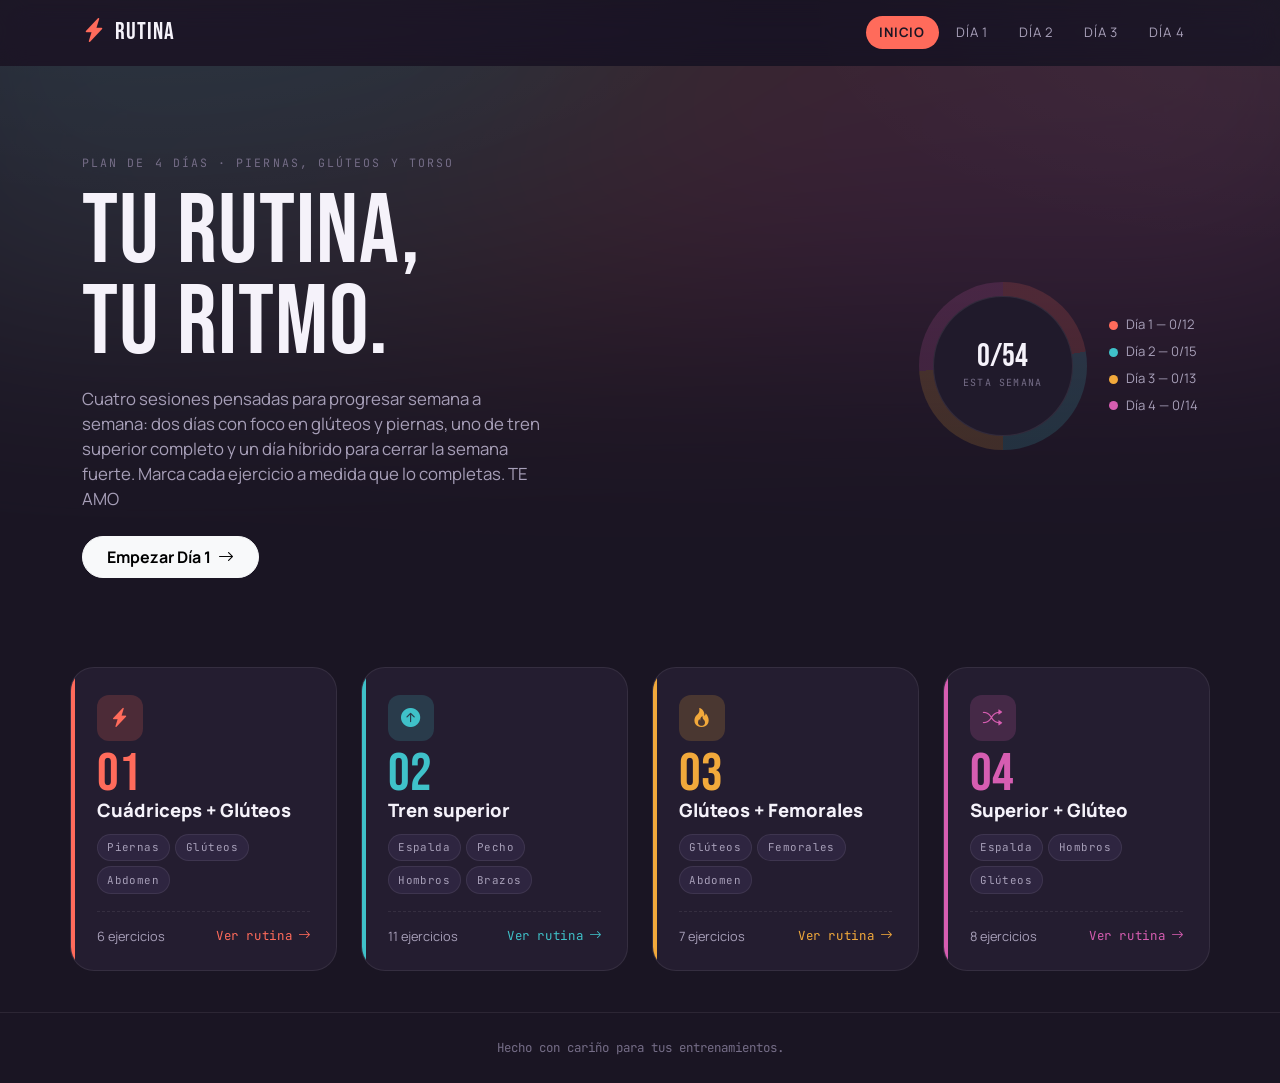
==== index.html @ b3f1dd42 "Pagina lista para publicar" ====
<!DOCTYPE html>
<html lang="es">
<head>
<meta charset="UTF-8">
<meta name="viewport" content="width=device-width, initial-scale=1.0">
<title>RUTINALIZ</title>
<meta name="description" content="Plan de entrenamiento de 4 días: cuádriceps, glúteos, tren superior y femorales.">

<link rel="preconnect" href="https://fonts.googleapis.com">
<link href="https://fonts.googleapis.com/css2?family=Bebas+Neue&family=JetBrains+Mono:wght@400;600&family=Manrope:wght@400;500;700;800&display=swap" rel="stylesheet">
<link href="https://cdn.jsdelivr.net/npm/bootstrap@5.3.3/dist/css/bootstrap.min.css" rel="stylesheet">
<link rel="stylesheet" href="https://cdn.jsdelivr.net/npm/bootstrap-icons@1.11.3/font/bootstrap-icons.css">
<link rel="stylesheet" href="css/style.css">
</head>
<body>

<nav class="navbar navbar-rutina navbar-expand-md">
  <div class="container">
    <a class="brand" href="index.html"><i class="bi bi-lightning-charge-fill"></i>RUTINA</a>
    <button class="navbar-toggler border-0 text-white" type="button" data-bs-toggle="collapse" data-bs-target="#navMenu">
      <i class="bi bi-list fs-2"></i>
    </button>
    <div class="collapse navbar-collapse justify-content-end" id="navMenu">
      <ul class="navbar-nav gap-1">
        <li class="nav-item"><a class="nav-link active" href="index.html">Inicio</a></li>
        <li class="nav-item"><a class="nav-link" href="pages/dia1.html">Día 1</a></li>
        <li class="nav-item"><a class="nav-link" href="pages/dia2.html">Día 2</a></li>
        <li class="nav-item"><a class="nav-link" href="pages/dia3.html">Día 3</a></li>
        <li class="nav-item"><a class="nav-link" href="pages/dia4.html">Día 4</a></li>
      </ul>
    </div>
  </div>
</nav>

<header class="hero">
  <div class="container">
    <div class="row align-items-center g-5">
      <div class="col-lg-7 reveal">
        <p class="eyebrow mb-3">Plan de 4 días · piernas, glúteos y torso</p>
        <h1 class="display">Tu rutina,<br>tu ritmo.</h1>
        <p class="lead-copy mt-3">
          Cuatro sesiones pensadas para progresar semana a semana: dos días con foco en
          glúteos y piernas, uno de tren superior completo y un día híbrido para cerrar
          la semana fuerte. Marca cada ejercicio a medida que lo completas. TE AMO
        </p>
        <div class="d-flex gap-2 mt-4">
          <a href="pages/dia1.html" class="btn btn-light rounded-pill px-4 py-2 fw-bold">
            Empezar Día 1 <i class="bi bi-arrow-right ms-1"></i>
          </a>
        </div>
      </div>

      <div class="col-lg-5 reveal">
        <div class="weekly-ring-wrap justify-content-lg-end">
          <div class="weekly-ring" id="weekly-ring">
            <div class="ring-center">
              <span class="ring-count" id="ring-count">0/0</span>
              <span class="ring-label">esta semana</span>
            </div>
          </div>
          <div class="ring-legend" id="ring-legend"></div>
        </div>
      </div>
    </div>
  </div>
</header>

<main class="container section-block">
  <div class="row g-4">

    <div class="col-md-6 col-lg-3 reveal">
      <a href="pages/dia1.html" class="text-decoration-none">
        <div class="day-card" style="--card-accent:#ff6b5b">
          <span class="day-icon"><i class="bi bi-lightning-charge-fill"></i></span>
          <p class="day-num">01</p>
          <h3>Cuádriceps + Glúteos</h3>
          <div class="tag-row">
            <span class="tag">Piernas</span><span class="tag">Glúteos</span><span class="tag">Abdomen</span>
          </div>
          <div class="card-foot">
            <span class="text-muted-soft" style="font-size:.8rem">6 ejercicios</span>
            <span class="go">Ver rutina <i class="bi bi-arrow-right"></i></span>
          </div>
        </div>
      </a>
    </div>

    <div class="col-md-6 col-lg-3 reveal">
      <a href="pages/dia2.html" class="text-decoration-none">
        <div class="day-card" style="--card-accent:#3fc1c9">
          <span class="day-icon"><i class="bi bi-arrow-up-circle-fill"></i></span>
          <p class="day-num">02</p>
          <h3>Tren superior</h3>
          <div class="tag-row">
            <span class="tag">Espalda</span><span class="tag">Pecho</span><span class="tag">Hombros</span><span class="tag">Brazos</span>
          </div>
          <div class="card-foot">
            <span class="text-muted-soft" style="font-size:.8rem">11 ejercicios</span>
            <span class="go">Ver rutina <i class="bi bi-arrow-right"></i></span>
          </div>
        </div>
      </a>
    </div>

    <div class="col-md-6 col-lg-3 reveal">
      <a href="pages/dia3.html" class="text-decoration-none">
        <div class="day-card" style="--card-accent:#f2a93b">
          <span class="day-icon"><i class="bi bi-fire"></i></span>
          <p class="day-num">03</p>
          <h3>Glúteos + Femorales</h3>
          <div class="tag-row">
            <span class="tag">Glúteos</span><span class="tag">Femorales</span><span class="tag">Abdomen</span>
          </div>
          <div class="card-foot">
            <span class="text-muted-soft" style="font-size:.8rem">7 ejercicios</span>
            <span class="go">Ver rutina <i class="bi bi-arrow-right"></i></span>
          </div>
        </div>
      </a>
    </div>

    <div class="col-md-6 col-lg-3 reveal">
      <a href="pages/dia4.html" class="text-decoration-none">
        <div class="day-card" style="--card-accent:#d65db1">
          <span class="day-icon"><i class="bi bi-shuffle"></i></span>
          <p class="day-num">04</p>
          <h3>Superior + Glúteo</h3>
          <div class="tag-row">
            <span class="tag">Espalda</span><span class="tag">Hombros</span><span class="tag">Glúteos</span>
          </div>
          <div class="card-foot">
            <span class="text-muted-soft" style="font-size:.8rem">8 ejercicios</span>
            <span class="go">Ver rutina <i class="bi bi-arrow-right"></i></span>
          </div>
        </div>
      </a>
    </div>

  </div>
</main>

<footer class="site-footer">Hecho con cariño para tus entrenamientos.</footer>

<button class="to-top" aria-label="Volver arriba"><i class="bi bi-arrow-up"></i></button>

<script src="https://cdn.jsdelivr.net/npm/bootstrap@5.3.3/dist/js/bootstrap.bundle.min.js"></script>
<script src="js/app.js"></script>
<script>initIndexPage();</script>
</body>
</html>
---- css/style.css ----
/* ==========================================================================
   RUTINAGYM — design tokens
   Paleta: fondo tinta noche (azul-ciruela), un color de acento por día
   (así el color codifica el grupo muscular, no decora porque sí).
   ========================================================================== */
:root{
  --bg: #1a1523;
  --bg-soft: #201a2b;
  --surface: #241d30;
  --surface-2: #2e2540;
  --border: rgba(245, 242, 250, .08);
  --border-strong: rgba(245, 242, 250, .16);
  --text: #f5f2fa;
  --text-muted: #a79fb8;
  --text-faint: #756d87;

  --d1: #ff6b5b; /* día 1 — cuádriceps + glúteos */
  --d2: #3fc1c9; /* día 2 — tren superior */
  --d3: #f2a93b; /* día 3 — glúteos + femorales */
  --d4: #d65db1; /* día 4 — superior + glúteo */

  --accent: var(--d1);

  --radius-sm: 10px;
  --radius: 16px;
  --radius-lg: 24px;

  --shadow: 0 10px 30px -12px rgba(0,0,0,.55);
  --shadow-lg: 0 24px 60px -20px rgba(0,0,0,.65);

  --font-display: 'Bebas Neue', 'Arial Narrow', sans-serif;
  --font-body: 'Manrope', system-ui, -apple-system, sans-serif;
  --font-mono: 'JetBrains Mono', ui-monospace, SFMono-Regular, monospace;
}

/* body carries a day class on routine pages so every component below
   can reference --accent without repeating logic per page */
body.day-1{ --accent: var(--d1); }
body.day-2{ --accent: var(--d2); }
body.day-3{ --accent: var(--d3); }
body.day-4{ --accent: var(--d4); }

*{ box-sizing: border-box; }

html{ scroll-behavior: smooth; }

body{
  background:
    radial-gradient(1100px 520px at 12% -10%, rgba(255,255,255,.05), transparent 60%),
    radial-gradient(900px 460px at 100% 0%, rgba(255,255,255,.035), transparent 55%),
    var(--bg);
  color: var(--text);
  font-family: var(--font-body);
  min-height: 100vh;
  -webkit-font-smoothing: antialiased;
}

a{ color: inherit; text-decoration: none; }

::selection{ background: var(--accent); color: #14101c; }

@media (prefers-reduced-motion: reduce){
  *{ animation-duration: .01ms !important; animation-iteration-count: 1 !important; transition-duration: .01ms !important; scroll-behavior: auto !important; }
}

/* ==========================================================================
   Utilidades tipográficas
   ========================================================================== */
.eyebrow{
  font-family: var(--font-mono);
  font-size: .72rem;
  letter-spacing: .18em;
  text-transform: uppercase;
  color: var(--text-faint);
}

.display{
  font-family: var(--font-display);
  letter-spacing: .01em;
  line-height: .92;
  text-transform: uppercase;
}

.font-mono{ font-family: var(--font-mono); }

.text-muted-soft{ color: var(--text-muted); }

/* ==========================================================================
   Navbar
   ========================================================================== */
.navbar-rutina{
  position: sticky;
  top: 0;
  z-index: 1030;
  background: rgba(26, 21, 35, .55);
  backdrop-filter: blur(14px) saturate(140%);
  -webkit-backdrop-filter: blur(14px) saturate(140%);
  border-bottom: 1px solid transparent;
  transition: background .3s ease, border-color .3s ease, padding .3s ease;
  padding: .9rem 0;
}
.navbar-rutina.is-scrolled{
  background: rgba(20, 16, 28, .82);
  border-bottom-color: var(--border);
  padding: .55rem 0;
}
.navbar-rutina .brand{
  font-family: var(--font-display);
  font-size: 1.5rem;
  letter-spacing: .04em;
  display: inline-flex;
  align-items: center;
  gap: .5rem;
}
.navbar-rutina .brand .bi{ color: var(--accent, var(--d1)); }
.navbar-rutina .nav-link{
  font-size: .82rem;
  letter-spacing: .06em;
  text-transform: uppercase;
  color: var(--text-muted);
  padding: .4rem .85rem !important;
  border-radius: 999px;
  transition: color .2s ease, background .2s ease;
}
.navbar-rutina .nav-link:hover{ color: var(--text); background: rgba(255,255,255,.05); }
.navbar-rutina .nav-link.active{ color: var(--bg); background: var(--accent, var(--d1)); font-weight: 700; }

/* ==========================================================================
   Hero (index)
   ========================================================================== */
.hero{
  padding: 5.5rem 0 3rem;
  position: relative;
  overflow: hidden;
}
.hero::before{
  content: "";
  position: absolute;
  inset: -40% -10% auto -10%;
  height: 480px;
  background: conic-gradient(from 200deg, var(--d1), var(--d2), var(--d3), var(--d4), var(--d1));
  filter: blur(120px);
  opacity: .16;
  pointer-events: none;
}
.hero h1{
  font-size: clamp(3.2rem, 9vw, 6.2rem);
}
.hero .lead-copy{
  max-width: 46ch;
  color: var(--text-muted);
  font-size: 1.05rem;
}

/* ---- weekly ring -------------------------------------------------------- */
.weekly-ring-wrap{
  display: flex;
  align-items: center;
  gap: 1.4rem;
  flex-wrap: wrap;
}
.weekly-ring{
  --ring-size: 168px;
  width: var(--ring-size);
  height: var(--ring-size);
  border-radius: 50%;
  position: relative;
  flex: 0 0 auto;
  background: conic-gradient(var(--surface-2) 0% 100%);
  transition: background 1s ease;
}
.weekly-ring::after{
  content: "";
  position: absolute;
  inset: 14px;
  border-radius: 50%;
  background: var(--bg-soft);
  box-shadow: inset 0 0 0 1px var(--border);
}
.weekly-ring .ring-center{
  position: absolute;
  inset: 14px;
  display: flex;
  flex-direction: column;
  align-items: center;
  justify-content: center;
  z-index: 2;
  text-align: center;
}
.weekly-ring .ring-count{
  font-family: var(--font-display);
  font-size: 2rem;
  line-height: 1;
}
.weekly-ring .ring-label{
  font-family: var(--font-mono);
  font-size: .62rem;
  letter-spacing: .12em;
  text-transform: uppercase;
  color: var(--text-faint);
  margin-top: .2rem;
}
.ring-legend{ display: flex; flex-direction: column; gap: .45rem; }
.ring-legend .legend-item{
  display: flex; align-items: center; gap: .5rem;
  font-size: .82rem; color: var(--text-muted);
}
.ring-legend .dot{ width: 9px; height: 9px; border-radius: 50%; flex: none; }

/* ==========================================================================
   Day cards (index)
   ========================================================================== */
.day-card{
  position: relative;
  background: var(--surface);
  border: 1px solid var(--border);
  border-radius: var(--radius-lg);
  padding: 1.7rem 1.6rem 1.5rem;
  height: 100%;
  overflow: hidden;
  transition: transform .35s cubic-bezier(.2,.8,.2,1), box-shadow .35s ease, border-color .35s ease;
}
.day-card::before{
  content: "";
  position: absolute;
  left: 0; top: 0; bottom: 0;
  width: 4px;
  background: var(--card-accent, var(--d1));
}
.day-card:hover{
  transform: translateY(-6px);
  box-shadow: var(--shadow-lg);
  border-color: var(--border-strong);
}
.day-card .day-icon{
  width: 46px; height: 46px;
  display: inline-flex; align-items: center; justify-content: center;
  border-radius: 12px;
  background: color-mix(in srgb, var(--card-accent, var(--d1)) 18%, transparent);
  color: var(--card-accent, var(--d1));
  font-size: 1.2rem;
}
.day-card .day-num{
  font-family: var(--font-display);
  font-size: 3.4rem;
  line-height: .85;
  color: var(--card-accent, var(--d1));
  margin: .6rem 0 0;
}
.day-card h3{
  font-family: var(--font-body);
  font-weight: 800;
  font-size: 1.15rem;
  margin: .1rem 0 .8rem;
}
.day-card .tag-row{ display: flex; flex-wrap: wrap; gap: .35rem; margin-bottom: 1.1rem; }
.day-card .tag{
  font-family: var(--font-mono);
  font-size: .68rem;
  letter-spacing: .04em;
  padding: .28rem .6rem;
  border-radius: 999px;
  background: var(--surface-2);
  color: var(--text-muted);
  border: 1px solid var(--border);
}
.day-card .card-foot{
  display: flex; align-items: center; justify-content: space-between;
  margin-top: auto;
  padding-top: .9rem;
  border-top: 1px dashed var(--border);
}
.day-card .go{
  font-family: var(--font-mono);
  font-size: .78rem;
  letter-spacing: .05em;
  color: var(--card-accent, var(--d1));
  display: inline-flex; align-items: center; gap: .35rem;
  transition: gap .25s ease;
}
.day-card:hover .go{ gap: .65rem; }
.day-card{ display: flex; flex-direction: column; }

/* ==========================================================================
   Day header (páginas de rutina)
   ========================================================================== */
.day-header{
  padding: 3.2rem 0 2rem;
  border-bottom: 1px solid var(--border);
  position: relative;
}
.day-header .kicker{
  color: var(--accent);
  font-family: var(--font-mono);
  letter-spacing: .16em;
  font-size: .75rem;
  text-transform: uppercase;
}
.day-header h1{ font-size: clamp(2.6rem, 6vw, 4.2rem); }
.day-header .tag-row{ display: flex; flex-wrap: wrap; gap: .4rem; margin-top: .9rem; }
.day-header .tag{
  font-family: var(--font-mono);
  font-size: .72rem;
  padding: .3rem .65rem;
  border-radius: 999px;
  border: 1px solid var(--border-strong);
  color: var(--text-muted);
}

/* progress bar de la sesión */
.session-progress{
  margin-top: 1.6rem;
  max-width: 480px;
}
.session-progress .bar{
  height: 8px;
  border-radius: 999px;
  background: var(--surface-2);
  overflow: hidden;
}
.session-progress .fill{
  height: 100%;
  width: 0%;
  background: var(--accent);
  border-radius: 999px;
  transition: width .5s cubic-bezier(.2,.8,.2,1);
}
.session-progress .meta{
  display: flex; justify-content: space-between;
  font-family: var(--font-mono);
  font-size: .72rem;
  color: var(--text-faint);
  margin-top: .4rem;
}
.reset-btn{
  font-family: var(--font-mono);
  font-size: .74rem;
  color: var(--text-faint);
  border: 1px solid var(--border-strong);
  background: transparent;
  padding: .4rem .8rem;
  border-radius: 999px;
  display: inline-flex; align-items: center; gap: .4rem;
  transition: color .2s ease, border-color .2s ease, background .2s ease;
}
.reset-btn:hover{ color: var(--text); border-color: var(--text-faint); background: rgba(255,255,255,.04); }

/* ==========================================================================
   Secciones de contenido
   ========================================================================== */
.section-block{ padding: 2.6rem 0; }
.section-title{
  display: flex; align-items: center; gap: .6rem;
  font-family: var(--font-display);
  font-size: 1.7rem;
  letter-spacing: .02em;
  margin-bottom: 1.1rem;
}
.section-title .bi{ color: var(--accent); font-size: 1.15rem; }
.section-sub{
  font-family: var(--font-mono);
  font-size: .78rem;
  color: var(--text-faint);
  margin-left: .2rem;
}
.group-label{
  font-family: var(--font-mono);
  font-size: .7rem;
  text-transform: uppercase;
  letter-spacing: .14em;
  color: var(--accent);
  margin: 1.5rem 0 .6rem;
  display: flex; align-items: center; gap: .6rem;
}
.group-label::after{ content:""; flex:1; height:1px; background: var(--border); }

/* ---- calentamiento (checklist simple) ----------------------------------- */
.check-item{
  display: flex; align-items: center; gap: .8rem;
  background: var(--surface);
  border: 1px solid var(--border);
  border-radius: var(--radius-sm);
  padding: .8rem 1rem;
  margin-bottom: .55rem;
  transition: border-color .2s ease, background .2s ease;
}
.check-item.is-done{ background: var(--surface); border-color: var(--border); opacity: .55; }
.check-item.is-done .check-item-text{ text-decoration: line-through; }
.check-item-text{ font-size: .92rem; }

/* ---- botón toggle circular ------------------------------------------------ */
.check-toggle{
  background: none; border: none; padding: 0; line-height: 0;
  color: var(--text-faint);
  font-size: 1.35rem;
  flex: none;
  cursor: pointer;
  transition: color .2s ease, transform .2s ease;
}
.check-toggle:hover{ color: var(--accent); }
.check-toggle.checked{ color: var(--accent); }
.check-toggle:active{ transform: scale(.85); }

/* ---- tarjeta de ejercicio ------------------------------------------------ */
.exercise-card{
  background: var(--surface);
  border: 1px solid var(--border);
  border-radius: var(--radius);
  padding: 1.2rem 1.3rem;
  margin-bottom: .9rem;
  transition: border-color .25s ease, background .25s ease, opacity .25s ease;
}
.exercise-card.is-done{ opacity: .5; }
.exercise-card.is-done .ex-name{ text-decoration: line-through; }
.exercise-card .ex-top{
  display: flex; align-items: flex-start; gap: .9rem;
}
.exercise-card .ex-num{
  font-family: var(--font-mono);
  font-size: .78rem;
  color: var(--accent);
  border: 1px solid var(--border-strong);
  border-radius: 8px;
  width: 30px; height: 30px;
  display: flex; align-items: center; justify-content: center;
  flex: none;
}
.exercise-card .ex-name{
  font-weight: 800;
  font-size: 1.03rem;
  margin: 0;
}
.exercise-card .ex-series{
  font-family: var(--font-mono);
  font-size: .78rem;
  color: var(--accent);
  background: color-mix(in srgb, var(--accent) 14%, transparent);
  padding: .15rem .55rem;
  border-radius: 6px;
  display: inline-block;
  margin-top: .3rem;
}
.exercise-card .ex-note{
  color: var(--text-muted);
  font-size: .88rem;
  margin: .5rem 0 0 2.7rem;
}
.exercise-card .ex-actions{
  display: flex; gap: .5rem; margin: .9rem 0 0 2.7rem; flex-wrap: wrap;
}
.ex-btn{
  font-family: var(--font-mono);
  font-size: .74rem;
  letter-spacing: .02em;
  display: inline-flex; align-items: center; gap: .4rem;
  padding: .42rem .75rem;
  border-radius: 8px;
  border: 1px solid var(--border-strong);
  background: transparent;
  color: var(--text-muted);
  transition: all .2s ease;
}
.ex-btn:hover{ color: var(--bg); background: var(--accent); border-color: var(--accent); }

/* ---- imagen del ejercicio (thumb + placeholder) --------------------------- */
.ex-thumb{
  width: 64px; height: 64px;
  border-radius: 10px;
  overflow: hidden;
  flex: none;
  border: 1px solid var(--border);
  background: var(--surface-2);
  display: flex; align-items: center; justify-content: center;
  color: var(--text-faint);
  font-size: 1.2rem;
}
.ex-thumb img{ width: 100%; height: 100%; object-fit: cover; display: block; }

.image-slot{
  border: 1px dashed var(--border-strong);
  border-radius: var(--radius-sm);
  background: var(--surface-2);
  aspect-ratio: 4/3;
  display: flex; flex-direction: column; align-items: center; justify-content: center;
  gap: .4rem; color: var(--text-faint);
  overflow: hidden;
}
.image-slot img{ width: 100%; height: 100%; object-fit: cover; }
.image-slot .bi{ font-size: 1.6rem; }
.image-slot span{ font-family: var(--font-mono); font-size: .68rem; text-align: center; padding: 0 .6rem; }

/* ---- cardio / nota final -------------------------------------------------- */
.cardio-box{
  display: flex; align-items: center; justify-content: space-between; gap: 1rem; flex-wrap: wrap;
  background: linear-gradient(120deg, color-mix(in srgb, var(--accent) 16%, var(--surface)), var(--surface));
  border: 1px solid var(--border);
  border-radius: var(--radius);
  padding: 1.1rem 1.3rem;
}
.cardio-box .label{ font-family: var(--font-mono); font-size: .72rem; letter-spacing: .1em; text-transform: uppercase; color: var(--text-faint); }
.cardio-box .value{ font-family: var(--font-display); font-size: 1.6rem; color: var(--accent); }

.note-card{
  border-left: 3px solid var(--accent);
  background: var(--surface);
  border-radius: 0 var(--radius-sm) var(--radius-sm) 0;
  padding: .85rem 1.1rem;
  font-size: .9rem;
  color: var(--text-muted);
  margin-bottom: 1.4rem;
}

/* ==========================================================================
   Footer / navegación entre días
   ========================================================================== */
.day-nav{
  padding: 2.6rem 0 4rem;
  display: flex; justify-content: space-between; align-items: center; gap: 1rem; flex-wrap: wrap;
}
.day-nav a{
  display: inline-flex; align-items: center; gap: .6rem;
  font-family: var(--font-mono);
  font-size: .82rem;
  letter-spacing: .04em;
  color: var(--text-muted);
  border: 1px solid var(--border-strong);
  border-radius: 999px;
  padding: .6rem 1.1rem;
  transition: all .2s ease;
}
.day-nav a:hover{ color: var(--bg); background: var(--accent); border-color: var(--accent); }

.site-footer{
  border-top: 1px solid var(--border);
  padding: 1.6rem 0;
  text-align: center;
  color: var(--text-faint);
  font-size: .78rem;
  font-family: var(--font-mono);
}

/* ==========================================================================
   Modal de video (tema oscuro)
   ========================================================================== */
.modal-content{
  background: var(--surface);
  border: 1px solid var(--border-strong);
  border-radius: var(--radius);
  color: var(--text);
}
.modal-header{ border-bottom: 1px solid var(--border); }
.modal-header .btn-close{ filter: invert(1) grayscale(1); opacity: .7; }
.ratio-video{ border-radius: var(--radius-sm); overflow: hidden; }

/* ==========================================================================
   Reveal-on-scroll
   ========================================================================== */
.reveal{
  opacity: 0;
  transform: translateY(22px);
  transition: opacity .6s cubic-bezier(.2,.7,.2,1), transform .6s cubic-bezier(.2,.7,.2,1);
}
.reveal.is-visible{ opacity: 1; transform: translateY(0); }

/* botón volver arriba */
.to-top{
  position: fixed;
  right: 1.3rem; bottom: 1.3rem;
  width: 46px; height: 46px;
  border-radius: 50%;
  background: var(--surface-2);
  border: 1px solid var(--border-strong);
  color: var(--text);
  display: flex; align-items: center; justify-content: center;
  opacity: 0; pointer-events: none;
  transform: translateY(10px);
  transition: opacity .25s ease, transform .25s ease, background .2s ease;
  z-index: 1020;
}
.to-top.is-visible{ opacity: 1; pointer-events: auto; transform: translateY(0); }
.to-top:hover{ background: var(--accent); color: var(--bg); }

@media (max-width: 767px){
  .exercise-card .ex-note,
  .exercise-card .ex-actions{ margin-left: 0; }
  .weekly-ring-wrap{ justify-content: center; text-align: center; }
}
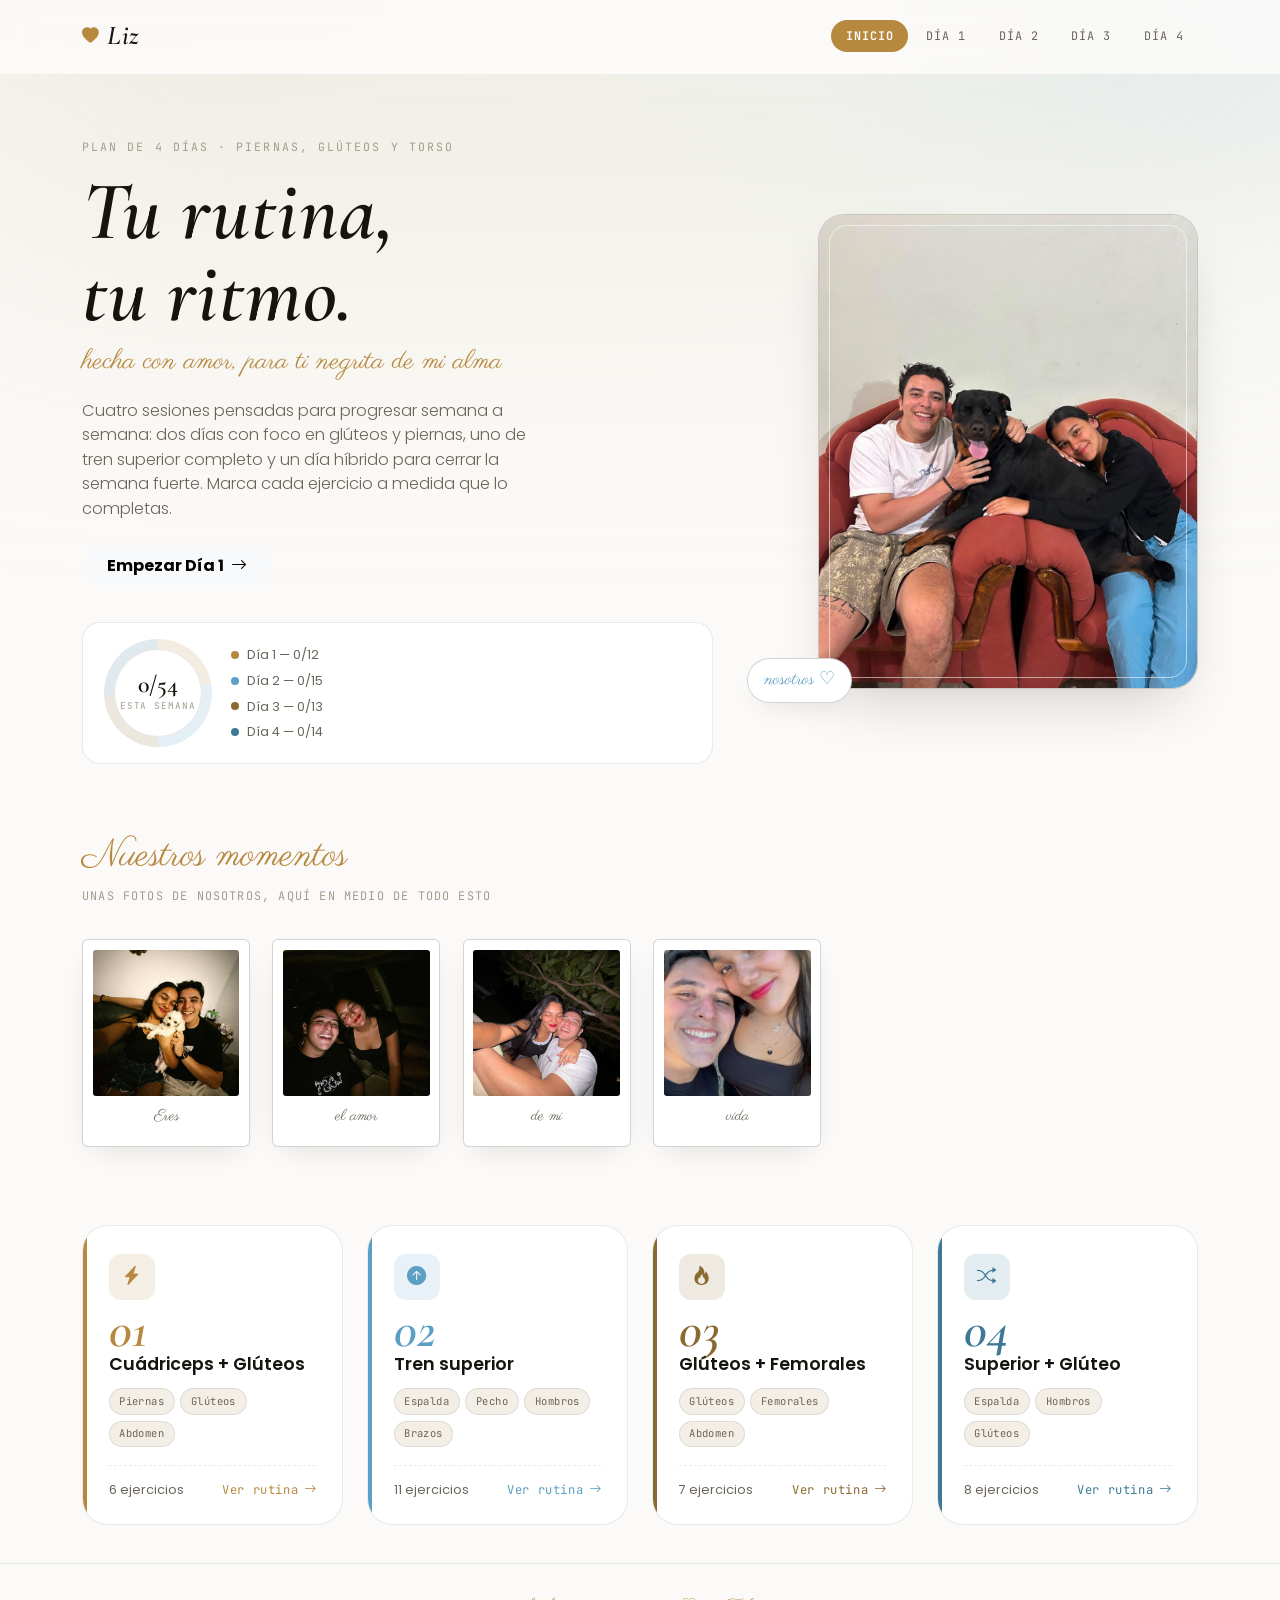
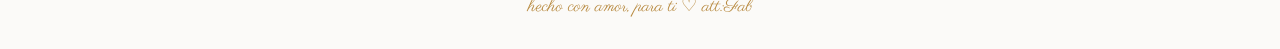
==== commit 7ff68f1c: "cambio radical en css totalmente personalizado" ====
--- a/index.html
+++ b/index.html
@@ -3,11 +3,11 @@
 <head>
 <meta charset="UTF-8">
 <meta name="viewport" content="width=device-width, initial-scale=1.0">
-<title>RUTINALIZ</title>
-<meta name="description" content="Plan de entrenamiento de 4 días: cuádriceps, glúteos, tren superior y femorales.">
+<title>Nuestra Rutina</title>
+<meta name="description" content="Nuestro plan de entrenamiento de 4 días, hecho con cariño para ti.">
 
 <link rel="preconnect" href="https://fonts.googleapis.com">
-<link href="https://fonts.googleapis.com/css2?family=Bebas+Neue&family=JetBrains+Mono:wght@400;600&family=Manrope:wght@400;500;700;800&display=swap" rel="stylesheet">
+<link href="https://fonts.googleapis.com/css2?family=Cormorant+Garamond:ital,wght@0,500;0,600;0,700;1,500;1,600&family=Poppins:wght@300;400;500;600;700&family=Parisienne&family=JetBrains+Mono:wght@400;600&display=swap" rel="stylesheet">
 <link href="https://cdn.jsdelivr.net/npm/bootstrap@5.3.3/dist/css/bootstrap.min.css" rel="stylesheet">
 <link rel="stylesheet" href="https://cdn.jsdelivr.net/npm/bootstrap-icons@1.11.3/font/bootstrap-icons.css">
 <link rel="stylesheet" href="css/style.css">
@@ -16,7 +16,7 @@
 
 <nav class="navbar navbar-rutina navbar-expand-md">
   <div class="container">
-    <a class="brand" href="index.html"><i class="bi bi-lightning-charge-fill"></i>RUTINA</a>
+    <a class="brand" href="index.html"><i class="bi bi-heart-fill"></i>Liz</a>
     <button class="navbar-toggler border-0 text-white" type="button" data-bs-toggle="collapse" data-bs-target="#navMenu">
       <i class="bi bi-list fs-2"></i>
     </button>
@@ -38,39 +38,57 @@
       <div class="col-lg-7 reveal">
         <p class="eyebrow mb-3">Plan de 4 días · piernas, glúteos y torso</p>
         <h1 class="display">Tu rutina,<br>tu ritmo.</h1>
+        <span class="love-line">hecha con amor, para ti negrita de mi alma</span>
         <p class="lead-copy mt-3">
           Cuatro sesiones pensadas para progresar semana a semana: dos días con foco en
           glúteos y piernas, uno de tren superior completo y un día híbrido para cerrar
-          la semana fuerte. Marca cada ejercicio a medida que lo completas. TE AMO
+          la semana fuerte. Marca cada ejercicio a medida que lo completas.
         </p>
         <div class="d-flex gap-2 mt-4">
           <a href="pages/dia1.html" class="btn btn-light rounded-pill px-4 py-2 fw-bold">
             Empezar Día 1 <i class="bi bi-arrow-right ms-1"></i>
           </a>
         </div>
+
+        <div class="weekly-strip reveal">
+          <div class="weekly-ring-wrap">
+            <div class="weekly-ring" id="weekly-ring">
+              <div class="ring-center">
+                <span class="ring-count" id="ring-count">0/0</span>
+                <span class="ring-label">esta semana</span>
+              </div>
+            </div>
+            <div class="ring-legend" id="ring-legend"></div>
+          </div>
+        </div>
       </div>
 
       <div class="col-lg-5 reveal">
-        <div class="weekly-ring-wrap justify-content-lg-end">
-          <div class="weekly-ring" id="weekly-ring">
-            <div class="ring-center">
-              <span class="ring-count" id="ring-count">0/0</span>
-              <span class="ring-label">esta semana</span>
-            </div>
+        <div class="hero-photo-wrap">
+          <div class="hero-photo" id="hero-photo">
+            <div class="photo-empty"><i class="bi bi-camera-heart"></i><span>Foto de portada<br>img/nosotros/portada.jpeg</span></div>
           </div>
-          <div class="ring-legend" id="ring-legend"></div>
+          <div class="hero-photo-tag">nosotros ♡</div>
         </div>
       </div>
     </div>
   </div>
 </header>
 
-<main class="container section-block">
+<main class="container">
+
+  <section class="nosotros-section reveal">
+    <p class="nosotros-title">Nuestros momentos</p>
+    <p class="nosotros-sub">unas fotos de nosotros, aquí en medio de todo esto</p>
+    <div class="gallery-nosotros" id="gallery-nosotros"></div>
+  </section>
+
+  <div class="section-block">
   <div class="row g-4">
 
     <div class="col-md-6 col-lg-3 reveal">
       <a href="pages/dia1.html" class="text-decoration-none">
-        <div class="day-card" style="--card-accent:#ff6b5b">
+        <div class="day-card" style="--card-accent:#b7893f">
           <span class="day-icon"><i class="bi bi-lightning-charge-fill"></i></span>
           <p class="day-num">01</p>
           <h3>Cuádriceps + Glúteos</h3>
@@ -87,7 +105,7 @@
 
     <div class="col-md-6 col-lg-3 reveal">
       <a href="pages/dia2.html" class="text-decoration-none">
-        <div class="day-card" style="--card-accent:#3fc1c9">
+        <div class="day-card" style="--card-accent:#5b9fc4">
           <span class="day-icon"><i class="bi bi-arrow-up-circle-fill"></i></span>
           <p class="day-num">02</p>
           <h3>Tren superior</h3>
@@ -104,7 +122,7 @@
 
     <div class="col-md-6 col-lg-3 reveal">
       <a href="pages/dia3.html" class="text-decoration-none">
-        <div class="day-card" style="--card-accent:#f2a93b">
+        <div class="day-card" style="--card-accent:#8a6a30">
           <span class="day-icon"><i class="bi bi-fire"></i></span>
           <p class="day-num">03</p>
           <h3>Glúteos + Femorales</h3>
@@ -121,7 +139,7 @@
 
     <div class="col-md-6 col-lg-3 reveal">
       <a href="pages/dia4.html" class="text-decoration-none">
-        <div class="day-card" style="--card-accent:#d65db1">
+        <div class="day-card" style="--card-accent:#3d7996">
           <span class="day-icon"><i class="bi bi-shuffle"></i></span>
           <p class="day-num">04</p>
           <h3>Superior + Glúteo</h3>
@@ -137,9 +155,10 @@
     </div>
 
   </div>
+  </div>
 </main>
 
-<footer class="site-footer">Hecho con cariño para tus entrenamientos.</footer>
+<footer class="site-footer">hecho con amor, para ti ♡ att:Fab</footer>
 
 <button class="to-top" aria-label="Volver arriba"><i class="bi bi-arrow-up"></i></button>
 
--- a/css/style.css
+++ b/css/style.css
@@ -1,35 +1,43 @@
 /* ==========================================================================
-   RUTINAGYM — design tokens
-   Paleta: fondo tinta noche (azul-ciruela), un color de acento por día
-   (así el color codifica el grupo muscular, no decora porque sí).
+   NUESTRA RUTINA — design tokens
+   Paleta: blanco cálido + negro + dorado + celeste (su color favorito).
+   Cada día conserva un acento propio, pero dentro de la misma familia
+   dorado/celeste para que todo se sienta como un solo sitio, no un gym.
    ========================================================================== */
 :root{
-  --bg: #1a1523;
-  --bg-soft: #201a2b;
-  --surface: #241d30;
-  --surface-2: #2e2540;
-  --border: rgba(245, 242, 250, .08);
-  --border-strong: rgba(245, 242, 250, .16);
-  --text: #f5f2fa;
-  --text-muted: #a79fb8;
-  --text-faint: #756d87;
-
-  --d1: #ff6b5b; /* día 1 — cuádriceps + glúteos */
-  --d2: #3fc1c9; /* día 2 — tren superior */
-  --d3: #f2a93b; /* día 3 — glúteos + femorales */
-  --d4: #d65db1; /* día 4 — superior + glúteo */
+  --bg: #fbfaf8;
+  --bg-soft: #f5f2ec;
+  --surface: #ffffff;
+  --surface-2: #f3efe7;
+  --border: rgba(20, 17, 12, .09);
+  --border-strong: rgba(20, 17, 12, .18);
+  --text: #16140f;
+  --text-muted: #6b665c;
+  --text-faint: #a39d8f;
+
+  --gold: #b7893f;
+  --gold-soft: #d9b978;
+  --celeste: #5b9fc4;
+  --celeste-soft: #9cc9e0;
+  --blush: #c98a7a;
+
+  --d1: #b7893f; /* día 1 — cuádriceps + glúteos (dorado) */
+  --d2: #5b9fc4; /* día 2 — tren superior (celeste, su color favorito) */
+  --d3: #8a6a30; /* día 3 — glúteos + femorales (dorado profundo) */
+  --d4: #3d7996; /* día 4 — superior + glúteo (celeste profundo) */
 
   --accent: var(--d1);
 
   --radius-sm: 10px;
-  --radius: 16px;
-  --radius-lg: 24px;
-
-  --shadow: 0 10px 30px -12px rgba(0,0,0,.55);
-  --shadow-lg: 0 24px 60px -20px rgba(0,0,0,.65);
-
-  --font-display: 'Bebas Neue', 'Arial Narrow', sans-serif;
-  --font-body: 'Manrope', system-ui, -apple-system, sans-serif;
+  --radius: 18px;
+  --radius-lg: 26px;
+
+  --shadow: 0 10px 30px -14px rgba(20,17,12,.18);
+  --shadow-lg: 0 26px 60px -22px rgba(20,17,12,.22);
+
+  --font-display: 'Cormorant Garamond', 'Times New Roman', serif;
+  --font-script: 'Parisienne', cursive;
+  --font-body: 'Poppins', system-ui, -apple-system, sans-serif;
   --font-mono: 'JetBrains Mono', ui-monospace, SFMono-Regular, monospace;
 }
 
@@ -46,18 +54,19 @@
 
 body{
   background:
-    radial-gradient(1100px 520px at 12% -10%, rgba(255,255,255,.05), transparent 60%),
-    radial-gradient(900px 460px at 100% 0%, rgba(255,255,255,.035), transparent 55%),
+    radial-gradient(1100px 520px at 10% -12%, rgba(183,137,63,.07), transparent 60%),
+    radial-gradient(900px 460px at 100% 0%, rgba(91,159,196,.07), transparent 55%),
     var(--bg);
   color: var(--text);
   font-family: var(--font-body);
+  font-weight: 400;
   min-height: 100vh;
   -webkit-font-smoothing: antialiased;
 }
 
 a{ color: inherit; text-decoration: none; }
 
-::selection{ background: var(--accent); color: #14101c; }
+::selection{ background: var(--gold-soft); color: #16140f; }
 
 @media (prefers-reduced-motion: reduce){
   *{ animation-duration: .01ms !important; animation-iteration-count: 1 !important; transition-duration: .01ms !important; scroll-behavior: auto !important; }
@@ -76,9 +85,16 @@
 
 .display{
   font-family: var(--font-display);
+  font-weight: 600;
   letter-spacing: .01em;
-  line-height: .92;
-  text-transform: uppercase;
+  line-height: .98;
+}
+
+.script{
+  font-family: var(--font-script);
+  font-weight: 400;
+  line-height: 1;
+  color: var(--gold);
 }
 
 .font-mono{ font-family: var(--font-mono); }
@@ -92,44 +108,49 @@
   position: sticky;
   top: 0;
   z-index: 1030;
-  background: rgba(26, 21, 35, .55);
+  background: rgba(251, 250, 248, .72);
   backdrop-filter: blur(14px) saturate(140%);
   -webkit-backdrop-filter: blur(14px) saturate(140%);
   border-bottom: 1px solid transparent;
   transition: background .3s ease, border-color .3s ease, padding .3s ease;
-  padding: .9rem 0;
+  padding: 1rem 0;
 }
 .navbar-rutina.is-scrolled{
-  background: rgba(20, 16, 28, .82);
+  background: rgba(251, 250, 248, .92);
   border-bottom-color: var(--border);
-  padding: .55rem 0;
+  padding: .6rem 0;
 }
 .navbar-rutina .brand{
   font-family: var(--font-display);
-  font-size: 1.5rem;
-  letter-spacing: .04em;
+  font-weight: 600;
+  font-style: italic;
+  font-size: 1.7rem;
+  letter-spacing: .01em;
   display: inline-flex;
   align-items: center;
   gap: .5rem;
-}
-.navbar-rutina .brand .bi{ color: var(--accent, var(--d1)); }
+  color: var(--text);
+}
+.navbar-rutina .brand .bi{ color: var(--gold); font-size: 1.05rem; }
 .navbar-rutina .nav-link{
-  font-size: .82rem;
-  letter-spacing: .06em;
+  font-family: var(--font-mono);
+  font-size: .74rem;
+  letter-spacing: .08em;
   text-transform: uppercase;
   color: var(--text-muted);
-  padding: .4rem .85rem !important;
+  padding: .45rem .9rem !important;
   border-radius: 999px;
   transition: color .2s ease, background .2s ease;
 }
-.navbar-rutina .nav-link:hover{ color: var(--text); background: rgba(255,255,255,.05); }
-.navbar-rutina .nav-link.active{ color: var(--bg); background: var(--accent, var(--d1)); font-weight: 700; }
+.navbar-rutina .nav-link:hover{ color: var(--text); background: var(--surface-2); }
+.navbar-rutina .nav-link.active{ color: #fff; background: var(--accent, var(--d1)); font-weight: 600; }
+.navbar-toggler .bi{ color: var(--text) !important; }
 
 /* ==========================================================================
    Hero (index)
    ========================================================================== */
 .hero{
-  padding: 5.5rem 0 3rem;
+  padding: 4rem 0 2.5rem;
   position: relative;
   overflow: hidden;
 }
@@ -138,29 +159,95 @@
   position: absolute;
   inset: -40% -10% auto -10%;
   height: 480px;
-  background: conic-gradient(from 200deg, var(--d1), var(--d2), var(--d3), var(--d4), var(--d1));
-  filter: blur(120px);
-  opacity: .16;
+  background: conic-gradient(from 200deg, var(--gold-soft), var(--celeste-soft), var(--gold-soft));
+  filter: blur(140px);
+  opacity: .22;
   pointer-events: none;
 }
 .hero h1{
-  font-size: clamp(3.2rem, 9vw, 6.2rem);
+  font-size: clamp(2.9rem, 7.5vw, 5.2rem);
+  font-style: italic;
 }
 .hero .lead-copy{
   max-width: 46ch;
   color: var(--text-muted);
-  font-size: 1.05rem;
-}
-
-/* ---- weekly ring -------------------------------------------------------- */
-.weekly-ring-wrap{
+  font-size: 1.02rem;
+  font-weight: 300;
+}
+.hero .love-line{
+  font-family: var(--font-script);
+  font-size: 1.7rem;
+  color: var(--gold);
+  display: block;
+  margin-top: .3rem;
+}
+
+/* ---- foto grande de portada --------------------------------------------- */
+.hero-photo-wrap{
+  position: relative;
+}
+.hero-photo{
+  position: relative;
+  aspect-ratio: 4/5;
+  width: 100%;
+  max-width: 380px;
+  margin-left: auto;
+  border-radius: var(--radius-lg);
+  overflow: hidden;
+  border: 1px solid var(--border-strong);
+  box-shadow: var(--shadow-lg);
+  background: var(--surface-2);
+}
+.hero-photo::after{
+  content: "";
+  position: absolute;
+  inset: 10px;
+  border: 1px solid rgba(255,255,255,.55);
+  border-radius: calc(var(--radius-lg) - 8px);
+  pointer-events: none;
+}
+.hero-photo img{ width: 100%; height: 100%; object-fit: cover; display: block; }
+.hero-photo .photo-empty{
+  position: absolute; inset: 0;
+  display: flex; flex-direction: column; align-items: center; justify-content: center;
+  gap: .6rem; color: var(--text-faint); text-align: center; padding: 1.5rem;
+}
+.hero-photo .photo-empty .bi{ font-size: 1.8rem; color: var(--gold-soft); }
+.hero-photo .photo-empty span{ font-family: var(--font-mono); font-size: .68rem; letter-spacing: .04em; }
+.hero-photo-tag{
+  position: absolute;
+  bottom: -14px; left: -14px;
+  background: var(--surface);
+  border: 1px solid var(--border-strong);
+  border-radius: 999px;
+  padding: .5rem 1rem;
+  font-family: var(--font-script);
+  font-size: 1.1rem;
+  color: var(--celeste);
+  box-shadow: var(--shadow);
+  z-index: 2;
+}
+
+/* ---- resumen semanal (versión compacta) --------------------------------- */
+.weekly-strip{
   display: flex;
   align-items: center;
   gap: 1.4rem;
   flex-wrap: wrap;
+  background: var(--surface);
+  border: 1px solid var(--border);
+  border-radius: var(--radius);
+  padding: 1rem 1.3rem;
+  margin-top: 2.2rem;
+}
+.weekly-ring-wrap{
+  display: flex;
+  align-items: center;
+  gap: 1.2rem;
+  flex-wrap: wrap;
 }
 .weekly-ring{
-  --ring-size: 168px;
+  --ring-size: 108px;
   width: var(--ring-size);
   height: var(--ring-size);
   border-radius: 50%;
@@ -172,14 +259,14 @@
 .weekly-ring::after{
   content: "";
   position: absolute;
-  inset: 14px;
+  inset: 10px;
   border-radius: 50%;
-  background: var(--bg-soft);
+  background: var(--surface);
   box-shadow: inset 0 0 0 1px var(--border);
 }
 .weekly-ring .ring-center{
   position: absolute;
-  inset: 14px;
+  inset: 10px;
   display: flex;
   flex-direction: column;
   align-items: center;
@@ -189,23 +276,80 @@
 }
 .weekly-ring .ring-count{
   font-family: var(--font-display);
-  font-size: 2rem;
+  font-weight: 600;
+  font-size: 1.5rem;
   line-height: 1;
 }
 .weekly-ring .ring-label{
   font-family: var(--font-mono);
-  font-size: .62rem;
-  letter-spacing: .12em;
+  font-size: .58rem;
+  letter-spacing: .1em;
   text-transform: uppercase;
   color: var(--text-faint);
   margin-top: .2rem;
 }
-.ring-legend{ display: flex; flex-direction: column; gap: .45rem; }
+.ring-legend{ display: flex; flex-direction: column; gap: .4rem; }
 .ring-legend .legend-item{
   display: flex; align-items: center; gap: .5rem;
-  font-size: .82rem; color: var(--text-muted);
-}
-.ring-legend .dot{ width: 9px; height: 9px; border-radius: 50%; flex: none; }
+  font-size: .8rem; color: var(--text-muted);
+}
+.ring-legend .dot{ width: 8px; height: 8px; border-radius: 50%; flex: none; }
+
+/* ==========================================================================
+   Galería "Nosotros" (index)
+   ========================================================================== */
+.nosotros-section{ padding: 1.5rem 0 .5rem; }
+.nosotros-title{
+  font-family: var(--font-script);
+  font-size: 2.4rem;
+  color: var(--gold);
+  margin-bottom: .1rem;
+}
+.nosotros-sub{
+  font-family: var(--font-mono);
+  font-size: .74rem;
+  letter-spacing: .1em;
+  text-transform: uppercase;
+  color: var(--text-faint);
+  margin-bottom: 1.6rem;
+}
+.gallery-nosotros{
+  display: flex;
+  gap: 1.4rem;
+  flex-wrap: wrap;
+  padding: .5rem 0 1rem;
+}
+.polaroid{
+  background: var(--surface);
+  border: 1px solid var(--border-strong);
+  border-radius: 6px;
+  padding: .6rem .6rem 1.1rem;
+  box-shadow: var(--shadow);
+  width: 168px;
+  transition: transform .3s ease, box-shadow .3s ease;
+}
+.polaroid:nth-child(1){ transform: rotate(-4deg); }
+.polaroid:nth-child(2){ transform: rotate(3deg); }
+.polaroid:nth-child(3){ transform: rotate(-2deg); }
+.polaroid:nth-child(4){ transform: rotate(4deg); }
+.polaroid:hover{ transform: rotate(0deg) translateY(-6px); box-shadow: var(--shadow-lg); z-index: 3; }
+.polaroid .frame{
+  aspect-ratio: 1/1;
+  border-radius: 3px;
+  overflow: hidden;
+  background: var(--surface-2);
+  display: flex; align-items: center; justify-content: center;
+  color: var(--text-faint);
+}
+.polaroid .frame img{ width: 100%; height: 100%; object-fit: cover; display: block; }
+.polaroid .frame .bi{ font-size: 1.4rem; color: var(--gold-soft); }
+.polaroid figcaption{
+  font-family: var(--font-script);
+  font-size: 1rem;
+  text-align: center;
+  color: var(--text-muted);
+  margin-top: .5rem;
+}
 
 /* ==========================================================================
    Day cards (index)
@@ -236,27 +380,29 @@
   width: 46px; height: 46px;
   display: inline-flex; align-items: center; justify-content: center;
   border-radius: 12px;
-  background: color-mix(in srgb, var(--card-accent, var(--d1)) 18%, transparent);
+  background: color-mix(in srgb, var(--card-accent, var(--d1)) 14%, transparent);
   color: var(--card-accent, var(--d1));
   font-size: 1.2rem;
 }
 .day-card .day-num{
   font-family: var(--font-display);
-  font-size: 3.4rem;
+  font-weight: 600;
+  font-style: italic;
+  font-size: 3.2rem;
   line-height: .85;
   color: var(--card-accent, var(--d1));
   margin: .6rem 0 0;
 }
 .day-card h3{
   font-family: var(--font-body);
-  font-weight: 800;
-  font-size: 1.15rem;
+  font-weight: 600;
+  font-size: 1.1rem;
   margin: .1rem 0 .8rem;
 }
 .day-card .tag-row{ display: flex; flex-wrap: wrap; gap: .35rem; margin-bottom: 1.1rem; }
 .day-card .tag{
   font-family: var(--font-mono);
-  font-size: .68rem;
+  font-size: .66rem;
   letter-spacing: .04em;
   padding: .28rem .6rem;
   border-radius: 999px;
@@ -272,7 +418,7 @@
 }
 .day-card .go{
   font-family: var(--font-mono);
-  font-size: .78rem;
+  font-size: .76rem;
   letter-spacing: .05em;
   color: var(--card-accent, var(--d1));
   display: inline-flex; align-items: center; gap: .35rem;
@@ -285,27 +431,50 @@
    Day header (páginas de rutina)
    ========================================================================== */
 .day-header{
-  padding: 3.2rem 0 2rem;
+  padding: 3rem 0 2rem;
   border-bottom: 1px solid var(--border);
   position: relative;
 }
+.day-header .row{ align-items: center; }
 .day-header .kicker{
   color: var(--accent);
   font-family: var(--font-mono);
   letter-spacing: .16em;
-  font-size: .75rem;
+  font-size: .74rem;
   text-transform: uppercase;
 }
-.day-header h1{ font-size: clamp(2.6rem, 6vw, 4.2rem); }
+.day-header h1{ font-size: clamp(2.4rem, 5.6vw, 3.8rem); font-style: italic; }
 .day-header .tag-row{ display: flex; flex-wrap: wrap; gap: .4rem; margin-top: .9rem; }
 .day-header .tag{
   font-family: var(--font-mono);
-  font-size: .72rem;
+  font-size: .7rem;
   padding: .3rem .65rem;
   border-radius: 999px;
   border: 1px solid var(--border-strong);
   color: var(--text-muted);
 }
+
+/* ---- foto del día -------------------------------------------------------- */
+.day-photo{
+  position: relative;
+  aspect-ratio: 1/1;
+  width: 100%;
+  max-width: 220px;
+  margin-left: auto;
+  border-radius: var(--radius-lg);
+  overflow: hidden;
+  border: 1px solid var(--border-strong);
+  box-shadow: var(--shadow);
+  background: var(--surface-2);
+}
+.day-photo img{ width: 100%; height: 100%; object-fit: cover; display: block; }
+.day-photo .photo-empty{
+  position: absolute; inset: 0;
+  display: flex; flex-direction: column; align-items: center; justify-content: center;
+  gap: .4rem; color: var(--text-faint); text-align: center; padding: 1rem;
+}
+.day-photo .photo-empty .bi{ font-size: 1.4rem; color: var(--gold-soft); }
+.day-photo .photo-empty span{ font-family: var(--font-mono); font-size: .62rem; }
 
 /* progress bar de la sesión */
 .session-progress{
@@ -313,7 +482,7 @@
   max-width: 480px;
 }
 .session-progress .bar{
-  height: 8px;
+  height: 7px;
   border-radius: 999px;
   background: var(--surface-2);
   overflow: hidden;
@@ -334,7 +503,7 @@
 }
 .reset-btn{
   font-family: var(--font-mono);
-  font-size: .74rem;
+  font-size: .72rem;
   color: var(--text-faint);
   border: 1px solid var(--border-strong);
   background: transparent;
@@ -343,29 +512,31 @@
   display: inline-flex; align-items: center; gap: .4rem;
   transition: color .2s ease, border-color .2s ease, background .2s ease;
 }
-.reset-btn:hover{ color: var(--text); border-color: var(--text-faint); background: rgba(255,255,255,.04); }
+.reset-btn:hover{ color: var(--text); border-color: var(--text-faint); background: var(--surface-2); }
 
 /* ==========================================================================
    Secciones de contenido
    ========================================================================== */
-.section-block{ padding: 2.6rem 0; }
+.section-block{ padding: 2.4rem 0; }
 .section-title{
   display: flex; align-items: center; gap: .6rem;
   font-family: var(--font-display);
-  font-size: 1.7rem;
-  letter-spacing: .02em;
+  font-weight: 600;
+  font-style: italic;
+  font-size: 1.65rem;
+  letter-spacing: .01em;
   margin-bottom: 1.1rem;
 }
-.section-title .bi{ color: var(--accent); font-size: 1.15rem; }
+.section-title .bi{ color: var(--accent); font-size: 1.1rem; }
 .section-sub{
   font-family: var(--font-mono);
-  font-size: .78rem;
+  font-size: .76rem;
   color: var(--text-faint);
   margin-left: .2rem;
 }
 .group-label{
   font-family: var(--font-mono);
-  font-size: .7rem;
+  font-size: .68rem;
   text-transform: uppercase;
   letter-spacing: .14em;
   color: var(--accent);
@@ -392,7 +563,7 @@
 .check-toggle{
   background: none; border: none; padding: 0; line-height: 0;
   color: var(--text-faint);
-  font-size: 1.35rem;
+  font-size: 1.3rem;
   flex: none;
   cursor: pointer;
   transition: color .2s ease, transform .2s ease;
@@ -403,6 +574,7 @@
 
 /* ---- tarjeta de ejercicio ------------------------------------------------ */
 .exercise-card{
+  position: relative;
   background: var(--surface);
   border: 1px solid var(--border);
   border-radius: var(--radius);
@@ -410,14 +582,14 @@
   margin-bottom: .9rem;
   transition: border-color .25s ease, background .25s ease, opacity .25s ease;
 }
-.exercise-card.is-done{ opacity: .5; }
+.exercise-card.is-done{ opacity: .55; }
 .exercise-card.is-done .ex-name{ text-decoration: line-through; }
 .exercise-card .ex-top{
   display: flex; align-items: flex-start; gap: .9rem;
 }
 .exercise-card .ex-num{
   font-family: var(--font-mono);
-  font-size: .78rem;
+  font-size: .76rem;
   color: var(--accent);
   border: 1px solid var(--border-strong);
   border-radius: 8px;
@@ -426,15 +598,15 @@
   flex: none;
 }
 .exercise-card .ex-name{
-  font-weight: 800;
-  font-size: 1.03rem;
+  font-weight: 600;
+  font-size: 1.02rem;
   margin: 0;
 }
 .exercise-card .ex-series{
   font-family: var(--font-mono);
-  font-size: .78rem;
+  font-size: .76rem;
   color: var(--accent);
-  background: color-mix(in srgb, var(--accent) 14%, transparent);
+  background: color-mix(in srgb, var(--accent) 12%, transparent);
   padding: .15rem .55rem;
   border-radius: 6px;
   display: inline-block;
@@ -450,7 +622,7 @@
 }
 .ex-btn{
   font-family: var(--font-mono);
-  font-size: .74rem;
+  font-size: .72rem;
   letter-spacing: .02em;
   display: inline-flex; align-items: center; gap: .4rem;
   padding: .42rem .75rem;
@@ -460,7 +632,7 @@
   color: var(--text-muted);
   transition: all .2s ease;
 }
-.ex-btn:hover{ color: var(--bg); background: var(--accent); border-color: var(--accent); }
+.ex-btn:hover{ color: #fff; background: var(--accent); border-color: var(--accent); }
 
 /* ---- imagen del ejercicio (thumb + placeholder) --------------------------- */
 .ex-thumb{
@@ -472,7 +644,7 @@
   background: var(--surface-2);
   display: flex; align-items: center; justify-content: center;
   color: var(--text-faint);
-  font-size: 1.2rem;
+  font-size: 1.15rem;
 }
 .ex-thumb img{ width: 100%; height: 100%; object-fit: cover; display: block; }
 
@@ -486,19 +658,35 @@
   overflow: hidden;
 }
 .image-slot img{ width: 100%; height: 100%; object-fit: cover; }
-.image-slot .bi{ font-size: 1.6rem; }
+.image-slot .bi{ font-size: 1.6rem; color: var(--gold-soft); }
 .image-slot span{ font-family: var(--font-mono); font-size: .68rem; text-align: center; padding: 0 .6rem; }
+
+/* ---- pequeño detalle "nosotros" en cada ejercicio ------------------------- */
+.ex-heart-photo{
+  position: absolute;
+  top: -8px; right: 14px;
+  width: 34px; height: 34px;
+  border-radius: 50%;
+  overflow: hidden;
+  border: 2px solid var(--surface);
+  box-shadow: 0 0 0 1px var(--border-strong), var(--shadow);
+  background: var(--surface-2);
+  display: flex; align-items: center; justify-content: center;
+  color: var(--gold-soft);
+  font-size: .85rem;
+}
+.ex-heart-photo img{ width: 100%; height: 100%; object-fit: cover; display: block; }
 
 /* ---- cardio / nota final -------------------------------------------------- */
 .cardio-box{
   display: flex; align-items: center; justify-content: space-between; gap: 1rem; flex-wrap: wrap;
-  background: linear-gradient(120deg, color-mix(in srgb, var(--accent) 16%, var(--surface)), var(--surface));
+  background: linear-gradient(120deg, color-mix(in srgb, var(--accent) 12%, var(--surface)), var(--surface));
   border: 1px solid var(--border);
   border-radius: var(--radius);
   padding: 1.1rem 1.3rem;
 }
 .cardio-box .label{ font-family: var(--font-mono); font-size: .72rem; letter-spacing: .1em; text-transform: uppercase; color: var(--text-faint); }
-.cardio-box .value{ font-family: var(--font-display); font-size: 1.6rem; color: var(--accent); }
+.cardio-box .value{ font-family: var(--font-display); font-weight: 600; font-style: italic; font-size: 1.5rem; color: var(--accent); }
 
 .note-card{
   border-left: 3px solid var(--accent);
@@ -520,7 +708,7 @@
 .day-nav a{
   display: inline-flex; align-items: center; gap: .6rem;
   font-family: var(--font-mono);
-  font-size: .82rem;
+  font-size: .8rem;
   letter-spacing: .04em;
   color: var(--text-muted);
   border: 1px solid var(--border-strong);
@@ -528,19 +716,21 @@
   padding: .6rem 1.1rem;
   transition: all .2s ease;
 }
-.day-nav a:hover{ color: var(--bg); background: var(--accent); border-color: var(--accent); }
+.day-nav a:hover{ color: #fff; background: var(--accent); border-color: var(--accent); }
 
 .site-footer{
   border-top: 1px solid var(--border);
-  padding: 1.6rem 0;
+  padding: 1.8rem 0;
   text-align: center;
   color: var(--text-faint);
-  font-size: .78rem;
-  font-family: var(--font-mono);
-}
-
-/* ==========================================================================
-   Modal de video (tema oscuro)
+  font-size: .8rem;
+  font-family: var(--font-script);
+  font-size: 1.15rem;
+  color: var(--gold);
+}
+
+/* ==========================================================================
+   Modal de video / foto (tema claro)
    ========================================================================== */
 .modal-content{
   background: var(--surface);
@@ -549,7 +739,7 @@
   color: var(--text);
 }
 .modal-header{ border-bottom: 1px solid var(--border); }
-.modal-header .btn-close{ filter: invert(1) grayscale(1); opacity: .7; }
+.modal-header .btn-close{ opacity: .6; }
 .ratio-video{ border-radius: var(--radius-sm); overflow: hidden; }
 
 /* ==========================================================================
@@ -568,20 +758,24 @@
   right: 1.3rem; bottom: 1.3rem;
   width: 46px; height: 46px;
   border-radius: 50%;
-  background: var(--surface-2);
+  background: var(--surface);
   border: 1px solid var(--border-strong);
   color: var(--text);
   display: flex; align-items: center; justify-content: center;
   opacity: 0; pointer-events: none;
   transform: translateY(10px);
-  transition: opacity .25s ease, transform .25s ease, background .2s ease;
+  transition: opacity .25s ease, transform .25s ease, background .2s ease, color .2s ease;
   z-index: 1020;
+  box-shadow: var(--shadow);
 }
 .to-top.is-visible{ opacity: 1; pointer-events: auto; transform: translateY(0); }
-.to-top:hover{ background: var(--accent); color: var(--bg); }
+.to-top:hover{ background: var(--accent); color: #fff; }
 
 @media (max-width: 767px){
   .exercise-card .ex-note,
   .exercise-card .ex-actions{ margin-left: 0; }
   .weekly-ring-wrap{ justify-content: center; text-align: center; }
-}
+  .hero-photo{ max-width: 280px; margin: 0 auto; }
+  .day-photo{ max-width: 160px; margin: 1.2rem auto 0; }
+  .polaroid{ width: 42%; }
+}
